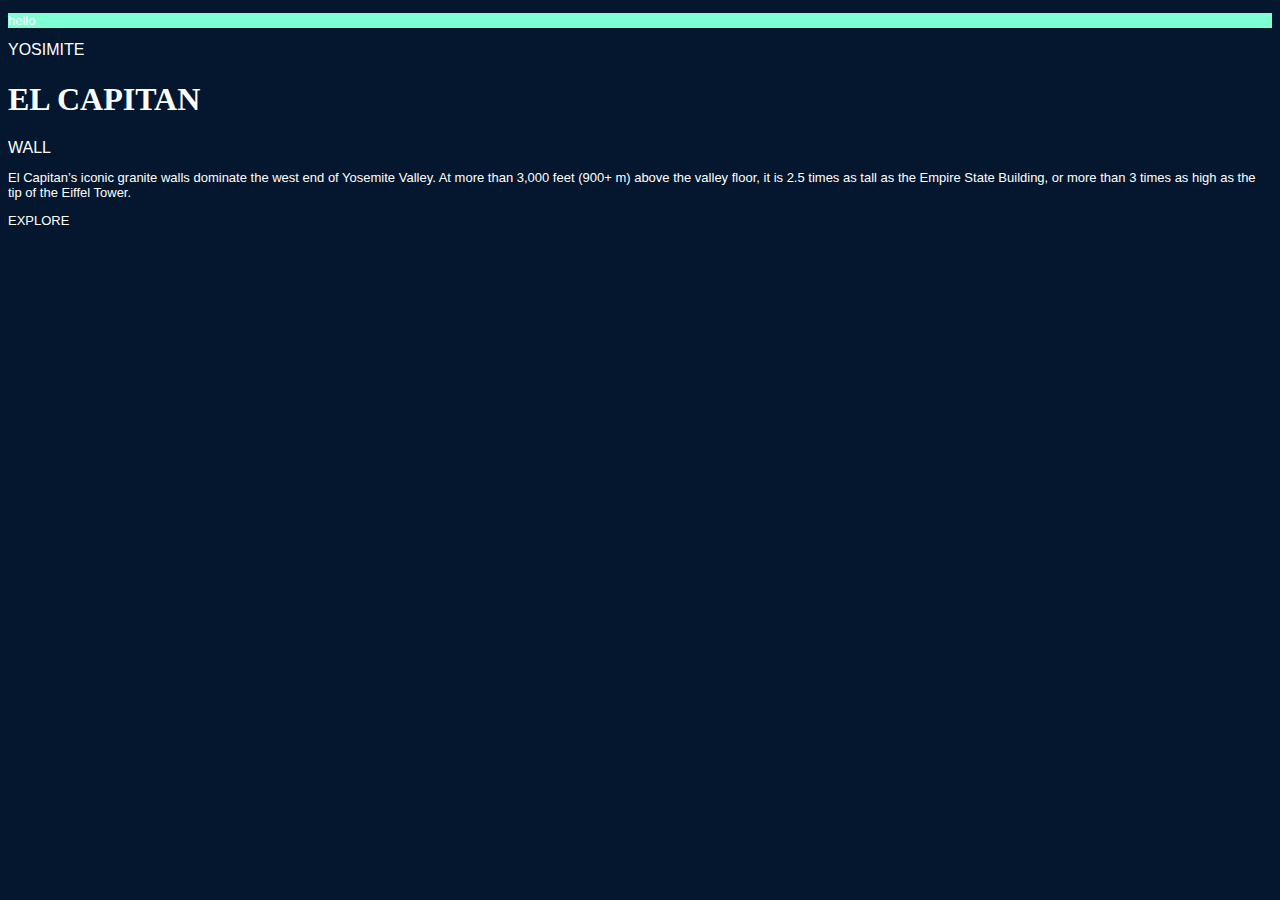
==== index.html @ bb8e6996 "initial commit" ====
<!DOCTYPE html>

<html>

  <head>

    <meta charset="utf-8" />
    <title>YOSIMITE</title>
    <script src="https://cdnjs.cloudflare.com/ajax/libs/gsap/3.5.1/gsap.min.js"></script>

    <style>
    .background-image{
        background-image: url(../YOSIMITE/ELCAP_HALFTONE\ 1.jpg);
        background-color: aquamarine;
    }
    
    html, h2 {
        font-size: medium;
        font-weight: lighter;
        font-family: Arial, Helvetica, sans-serif;
    
    }

    html, h1 {
        font-size: xx-large;
        font-weight: bold;
        font-family: 'Times New Roman', Times, serif;
    }

    html, p {
        font-size: small;
        font-weight: lighter;
        font-family: Arial, Helvetica, sans-serif;
    }

   
    html, body{ 
        background-color: #04172E;
        color: white;
    }

    </style>


  </head>

  <body>

        <div class="background-image">
         <p>
            hello
         </p>
        </div>

 <div class="box">
    <h2>
        YOSIMITE
    </h2>

    <h1>
        EL CAPITAN
    </h1>

    <h2>
        WALL
    </h2>

    <p>
        El Capitan’s iconic granite walls dominate the west end of Yosemite Valley. At more than 3,000 feet (900+ m) above the valley floor, it is 2.5 times as tall as the Empire State Building, or more than 3 times as high as the tip of the Eiffel Tower.
    </p>

    <div class="explore">
        EXPLORE
    </div>
   
</div>


    <script>

    </script>

  </body>

</html>
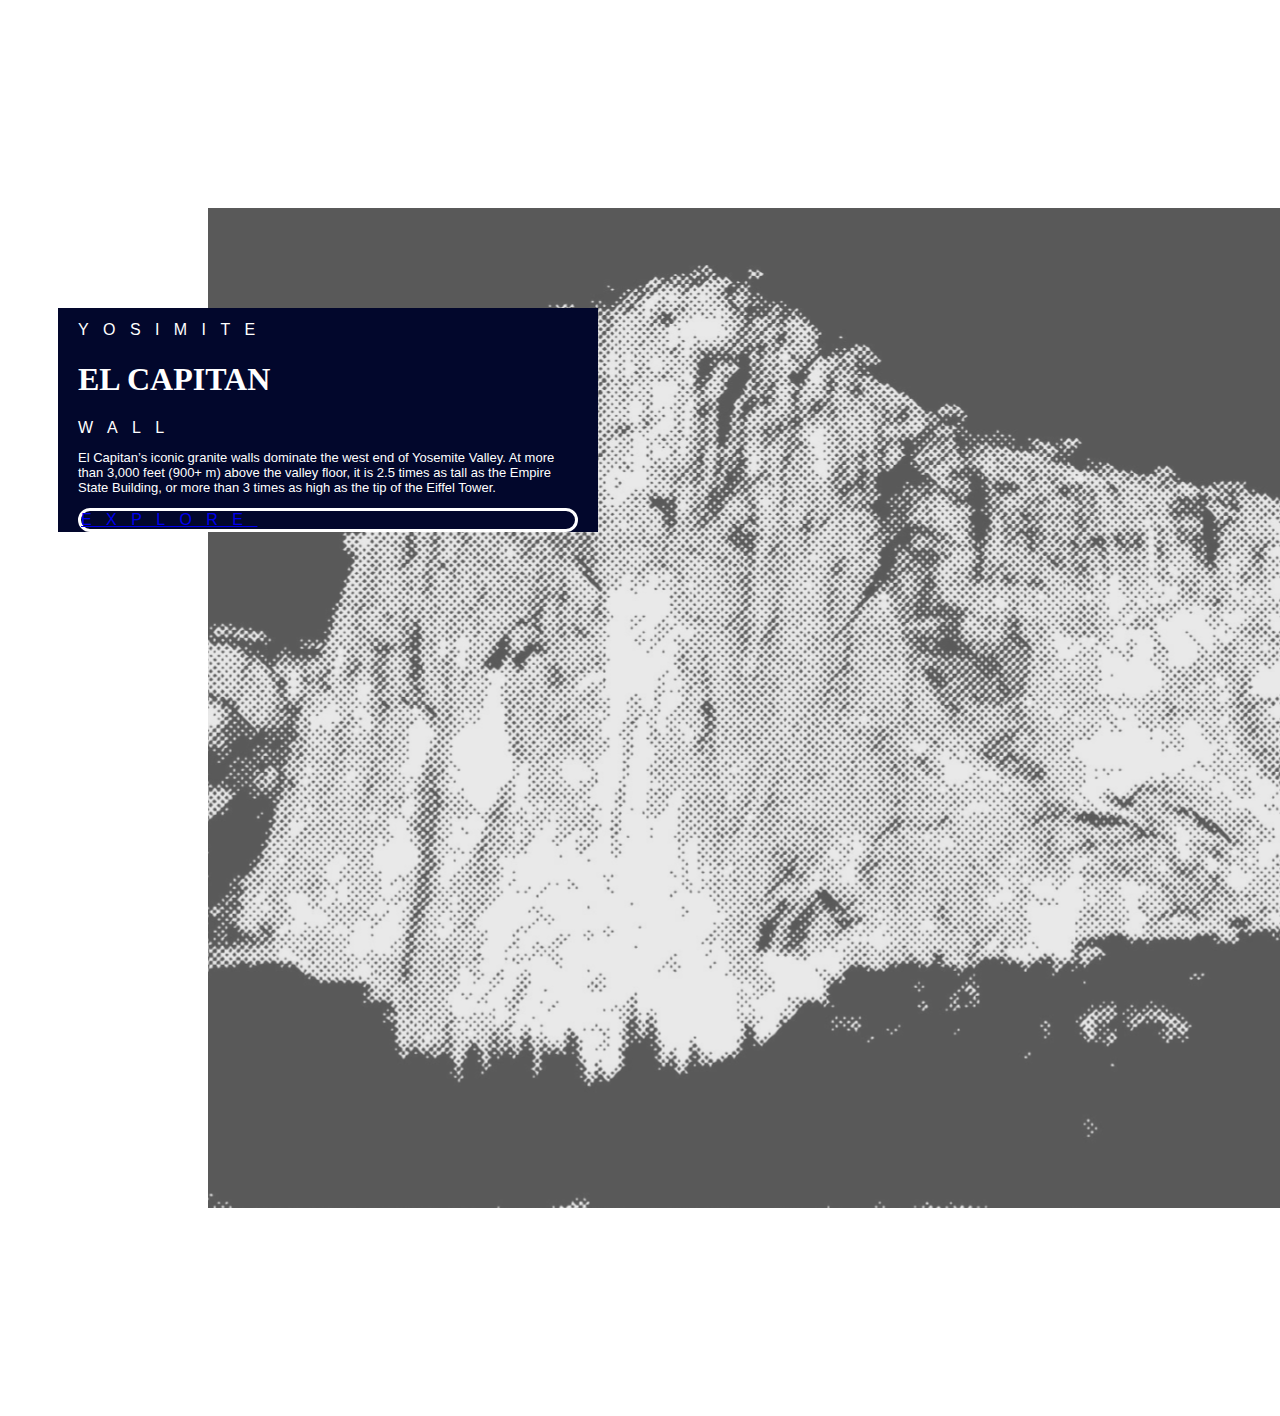
==== commit d3586afc: "upate" ====
--- a/index.html
+++ b/index.html
@@ -5,80 +5,48 @@
   <head>
 
     <meta charset="utf-8" />
-    <title>YOSIMITE</title>
+    <title>DATA</title>
     <script src="https://cdnjs.cloudflare.com/ajax/libs/gsap/3.5.1/gsap.min.js"></script>
-
-    <style>
-    .background-image{
-        background-image: url(../YOSIMITE/ELCAP_HALFTONE\ 1.jpg);
-        background-color: aquamarine;
-    }
-    
-    html, h2 {
-        font-size: medium;
-        font-weight: lighter;
-        font-family: Arial, Helvetica, sans-serif;
-    
-    }
-
-    html, h1 {
-        font-size: xx-large;
-        font-weight: bold;
-        font-family: 'Times New Roman', Times, serif;
-    }
-
-    html, p {
-        font-size: small;
-        font-weight: lighter;
-        font-family: Arial, Helvetica, sans-serif;
-    }
-
-   
-    html, body{ 
-        background-color: #04172E;
-        color: white;
-    }
-
-    </style>
-
+    <link rel="stylesheet" href="style.css">
 
   </head>
 
   <body>
 
-        <div class="background-image">
-         <p>
-            hello
-         </p>
+<div class="container">
+    
+    
+    <div class="hero-textbox">
+        <h2>
+            YOSIMITE
+        </h2>
+
+        <h1>
+            EL CAPITAN
+        </h1>
+
+        <h2>
+            WALL
+        </h2>
+
+        <p>
+            El Capitan’s iconic granite walls dominate the west end of Yosemite Valley. At more than 3,000 feet (900+ m) above the valley floor, it is 2.5 times as tall as the Empire State Building, or more than 3 times as high as the tip of the Eiffel Tower.
+        </p>
+
+        <div class="explore">
+            <a href="http://127.0.0.1:5500/datapage.html">EXPLORE</a>
         </div>
+    </div>
 
- <div class="box">
-    <h2>
-        YOSIMITE
-    </h2>
+    <div class = "background-image">
+    </div>
 
-    <h1>
-        EL CAPITAN
-    </h1>
-
-    <h2>
-        WALL
-    </h2>
-
-    <p>
-        El Capitan’s iconic granite walls dominate the west end of Yosemite Valley. At more than 3,000 feet (900+ m) above the valley floor, it is 2.5 times as tall as the Empire State Building, or more than 3 times as high as the tip of the Eiffel Tower.
-    </p>
-
-    <div class="explore">
-        EXPLORE
-    </div>
-   
+    
 </div>
 
+    <!-- <script>
 
-    <script>
-
-    </script>
+    </script> -->
 
   </body>
 
--- a/style.css
+++ b/style.css
@@ -0,0 +1,65 @@
+html, body{
+    background-image: url("ELCAP_HALFTONE1.svg");
+    background-size: cover;
+    padding: 100px;
+}
+
+
+.container{
+    position: relative;
+}
+
+.hero-textbox{
+  position: absolute;
+  top: 100px;
+  left: -150px;
+  background-color: rgb(2, 7, 44);
+  color: white;
+  padding-left: 20px;
+  padding-right: 20px;
+  width : 500px;
+  height: auto;
+}
+
+.background-image{
+    background-image: url("ELCAP_HALFTONE 1.svg"); /* The image used */
+    background-color: #cccccc; /* Used if the image is unavailable */
+    height: 1000px; /* You must set a specified height */
+    width: 1315px;
+    background-position: center; /* Center the image */
+    background-repeat: no-repeat; /* Do not repeat the image */
+    background-size: cover;
+  }
+
+h2 {
+    font-size: medium;
+    font-weight: lighter;
+    font-family: Arial, Helvetica, sans-serif;
+    font-kerning: normal;
+    letter-spacing: 0.9em;
+
+}
+
+h1 {
+    font-size: xx-large;
+    font-weight: bold;
+    font-family: 'Times New Roman', Times, serif;
+}
+
+p {
+    font-size: small;
+    font-weight: lighter;
+    font-family: Arial, Helvetica, sans-serif;
+}
+
+
+.explore{
+    font-size: medium;
+    font-weight: lighter;
+    font-family: Arial, Helvetica, sans-serif;
+    letter-spacing: 0.9em;
+    border-style: solid;
+    border-radius: 53px;
+}
+
+
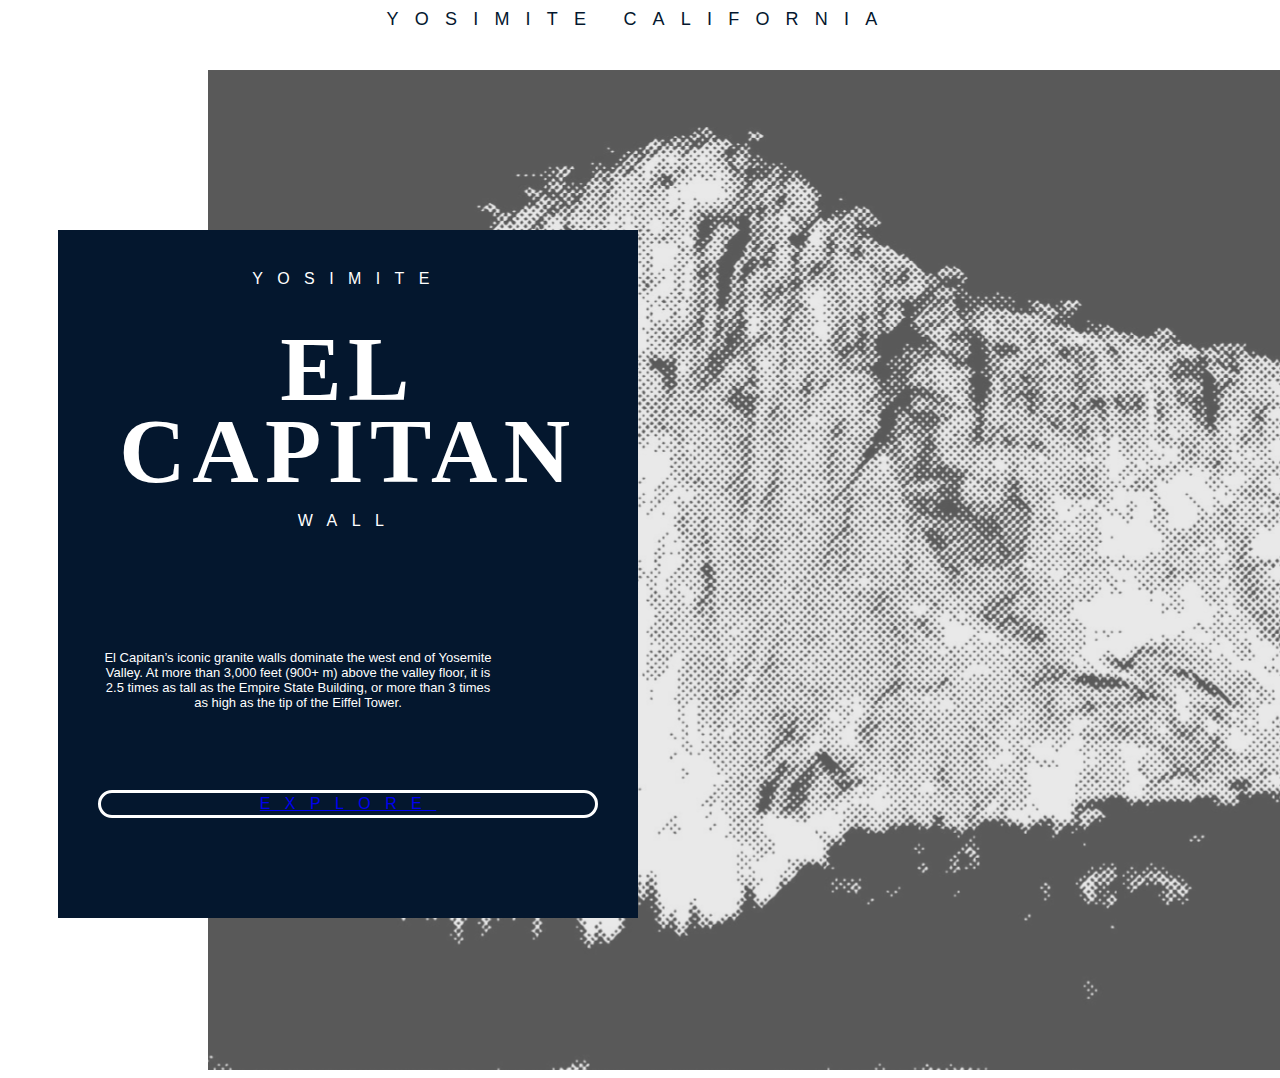
==== commit 4f49a5d0: "Nose update" ====
--- a/index.html
+++ b/index.html
@@ -5,13 +5,21 @@
   <head>
 
     <meta charset="utf-8" />
-    <title>DATA</title>
+    <title>EL CAPITAN</title>
     <script src="https://cdnjs.cloudflare.com/ajax/libs/gsap/3.5.1/gsap.min.js"></script>
     <link rel="stylesheet" href="style.css">
 
   </head>
 
   <body>
+
+        <header>
+        <div>
+
+        </div>
+        YOSIMITE CALIFORNIA
+    </header>
+
 
 <div class="container">
     
--- a/style.css
+++ b/style.css
@@ -1,7 +1,29 @@
+html{
+    margin: 0 0 0 0;
+    padding: 0 0 0 0;
+}
+
 html, body{
     background-image: url("ELCAP_HALFTONE1.svg");
     background-size: cover;
-    padding: 100px;
+    padding: px;
+    text-align: center;
+}
+
+header{
+    background-color: white;
+    margin: 0 0 0 0;
+    padding: 0 0 0 0;
+    max-width: auto;
+    font-family: Arial, Helvetica, sans-serif;
+    font-style: normal;
+    font-weight: 400;
+    font-size: 18px;
+    line-height: 22px;
+    text-align: center;
+    letter-spacing: 0.9em;
+
+    color: #04172E;
 }
 
 
@@ -13,12 +35,14 @@
   position: absolute;
   top: 100px;
   left: -150px;
-  background-color: rgb(2, 7, 44);
+  background-color: #04172E
+  ;
   color: white;
-  padding-left: 20px;
-  padding-right: 20px;
+  padding: 40px 40px 40px 40px;
   width : 500px;
   height: auto;
+  margin-top: 60px;
+  margin-left: 200px;
 }
 
 .background-image{
@@ -29,6 +53,9 @@
     background-position: center; /* Center the image */
     background-repeat: no-repeat; /* Do not repeat the image */
     background-size: cover;
+    margin-top: 40px;
+    margin-left: 200px;
+    
   }
 
 h2 {
@@ -37,19 +64,29 @@
     font-family: Arial, Helvetica, sans-serif;
     font-kerning: normal;
     letter-spacing: 0.9em;
+    padding: 0 0 0 0;
+    margin: 0 0 0 0;
 
 }
 
 h1 {
-    font-size: xx-large;
+    font-size: 92px;
     font-weight: bold;
     font-family: 'Times New Roman', Times, serif;
+    margin: 40px 0 20px 0;
+    padding: 0 0 0 0;
+    letter-spacing: 0.07em;
+    line-height: 82px;
 }
 
-p {
+p { 
     font-size: small;
     font-weight: lighter;
     font-family: Arial, Helvetica, sans-serif;
+    padding: auto;
+    margin: 120px 0 80px 0;
+    max-width: 400px;
+    align-content: center;
 }
 
 
@@ -60,6 +97,20 @@
     letter-spacing: 0.9em;
     border-style: solid;
     border-radius: 53px;
+    padding: 2px 2px 2px 2px;
+    margin: 0 0 60px 0;
 }
 
+h3 {
+    font-family: 'Inter';
+font-style: normal;
+font-weight: 500;
+font-size: 14px;
+line-height: 20px;
+/* or 143% */
 
+letter-spacing: 0.2em;
+text-align: ;
+}
+]
+
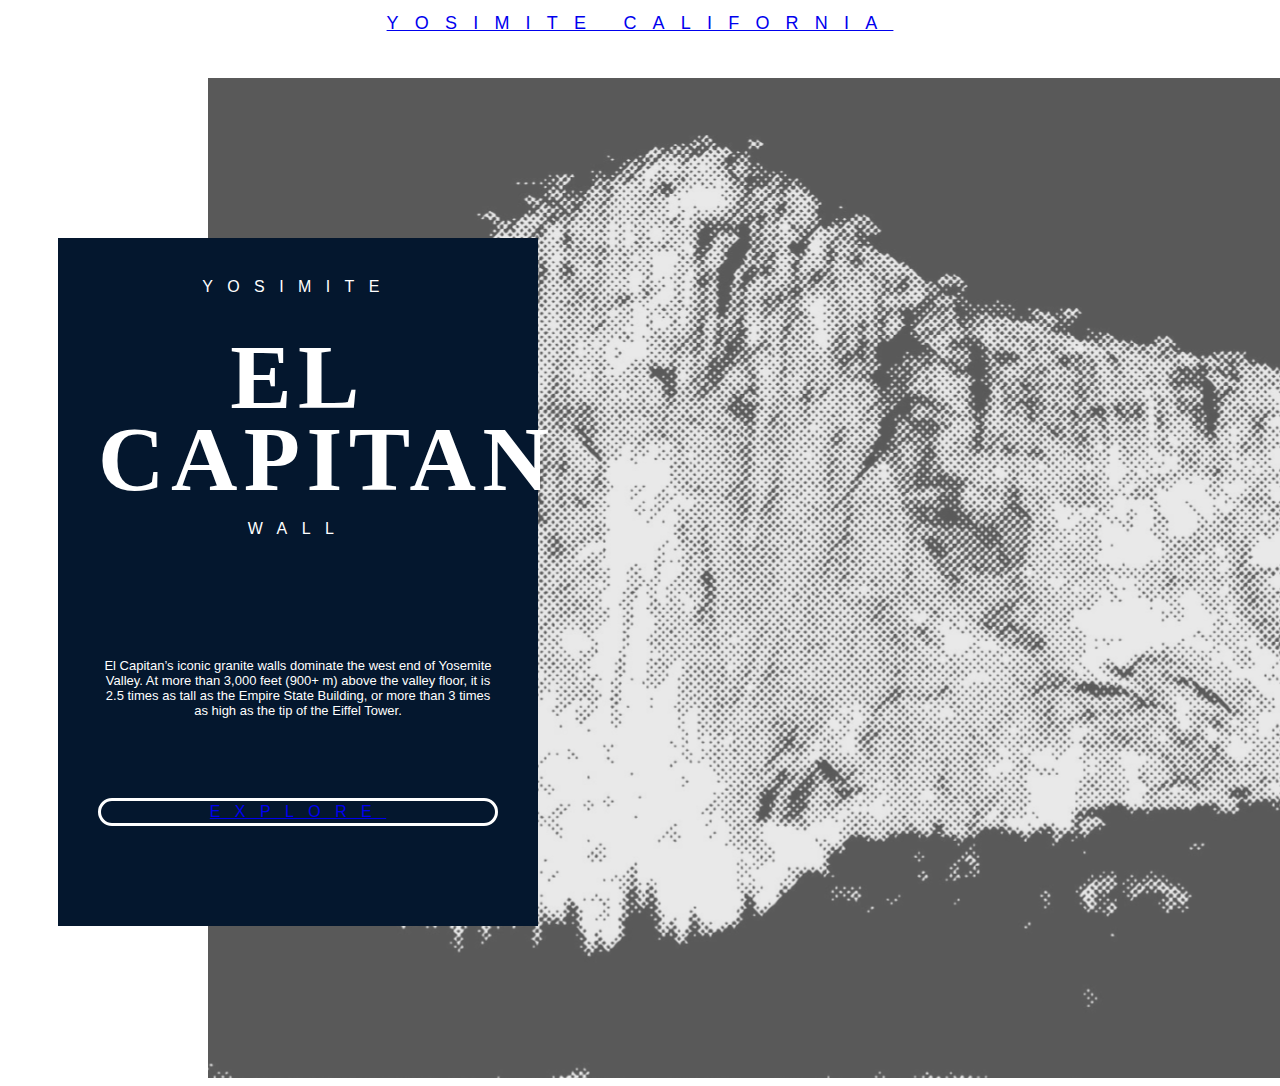
==== commit ff8ca6a9: "SVG INTRO" ====
--- a/index.html
+++ b/index.html
@@ -12,12 +12,13 @@
   </head>
 
   <body>
+    <header>
+        <div class="home">
+            <a href="http://127.0.0.1:5500/index.html">YOSIMITE CALIFORNIA</a>
+        </div>
+  
 
-        <header>
-        <div>
 
-        </div>
-        YOSIMITE CALIFORNIA
     </header>
 
 
--- a/style.css
+++ b/style.css
@@ -13,7 +13,7 @@
 header{
     background-color: white;
     margin: 0 0 0 0;
-    padding: 0 0 0 0;
+    padding: 4px 0 4px 0;
     max-width: auto;
     font-family: Arial, Helvetica, sans-serif;
     font-style: normal;
@@ -35,14 +35,14 @@
   position: absolute;
   top: 100px;
   left: -150px;
-  background-color: #04172E
-  ;
+  background-color: #04172E;
   color: white;
   padding: 40px 40px 40px 40px;
-  width : 500px;
+  width : 400px;
   height: auto;
   margin-top: 60px;
   margin-left: 200px;
+  text-align: center;
 }
 
 .background-image{
@@ -110,7 +110,5 @@
 /* or 143% */
 
 letter-spacing: 0.2em;
-text-align: ;
 }
-]
 
